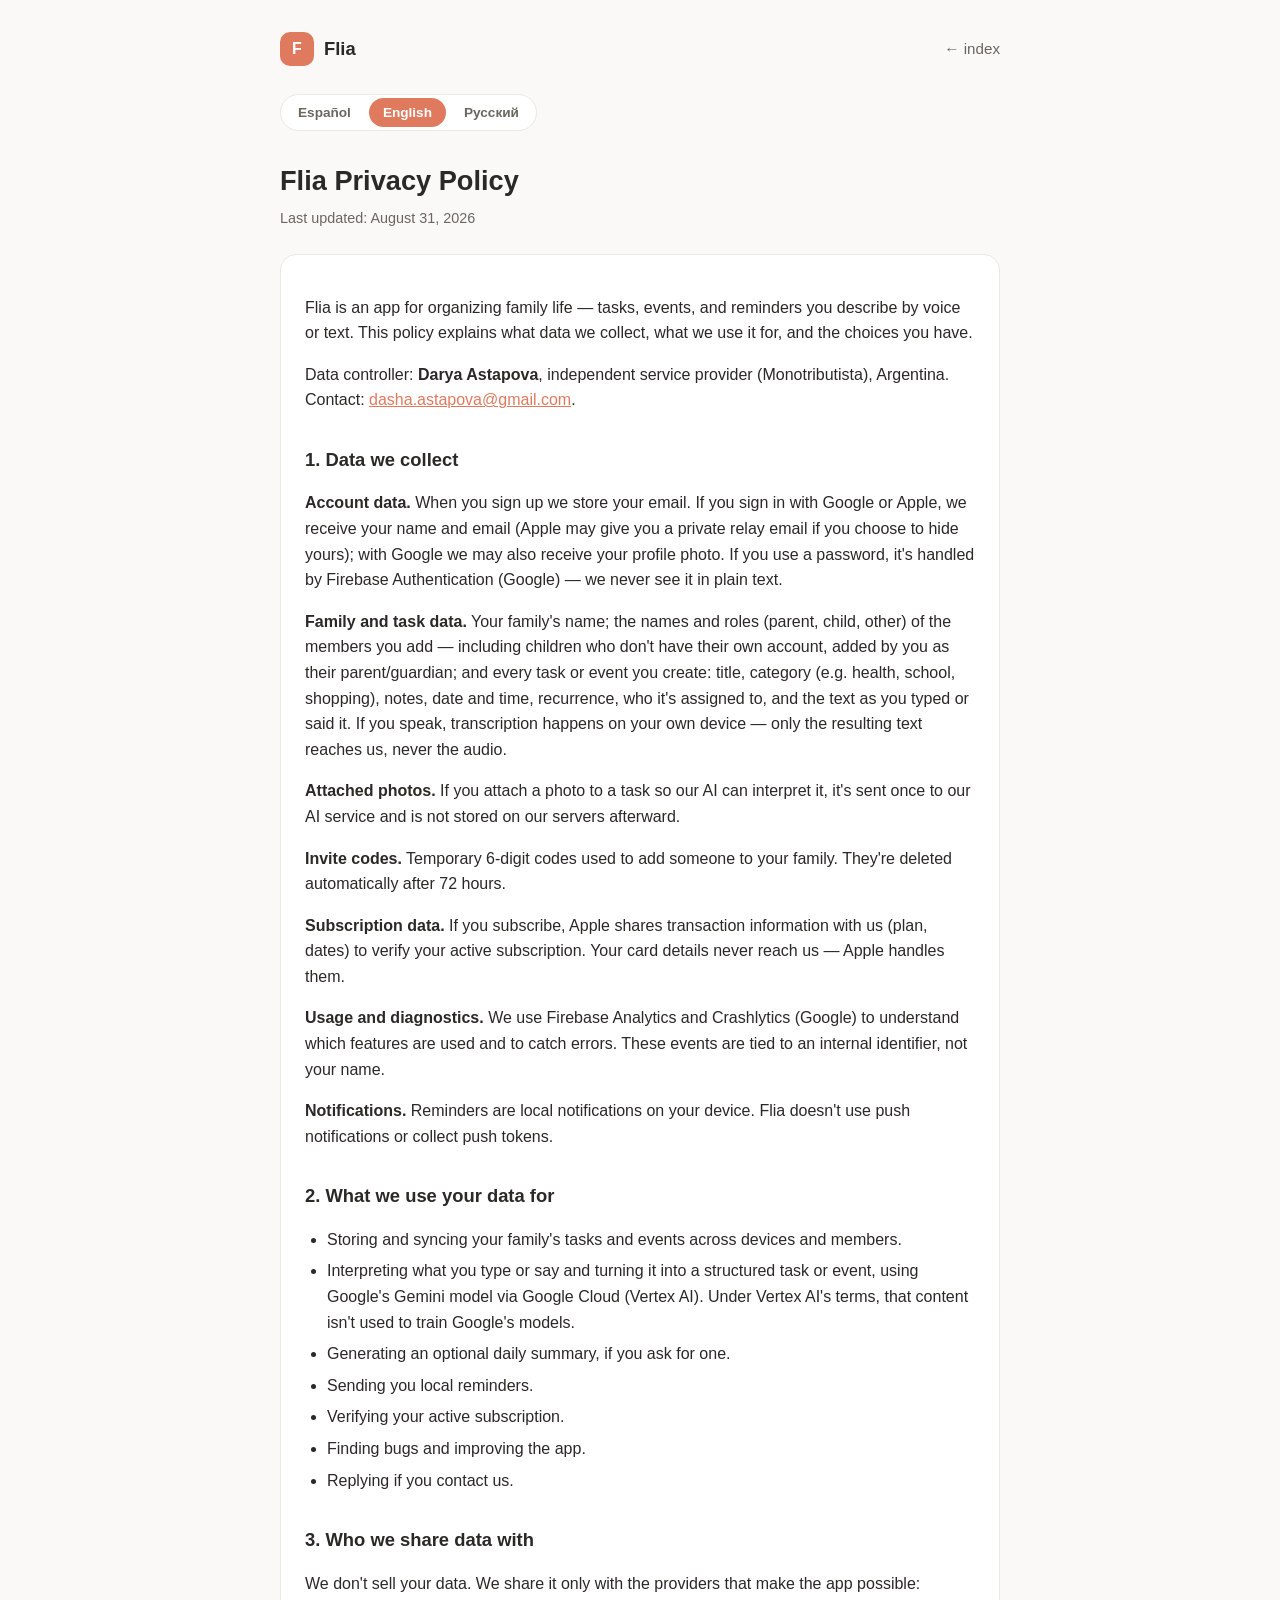
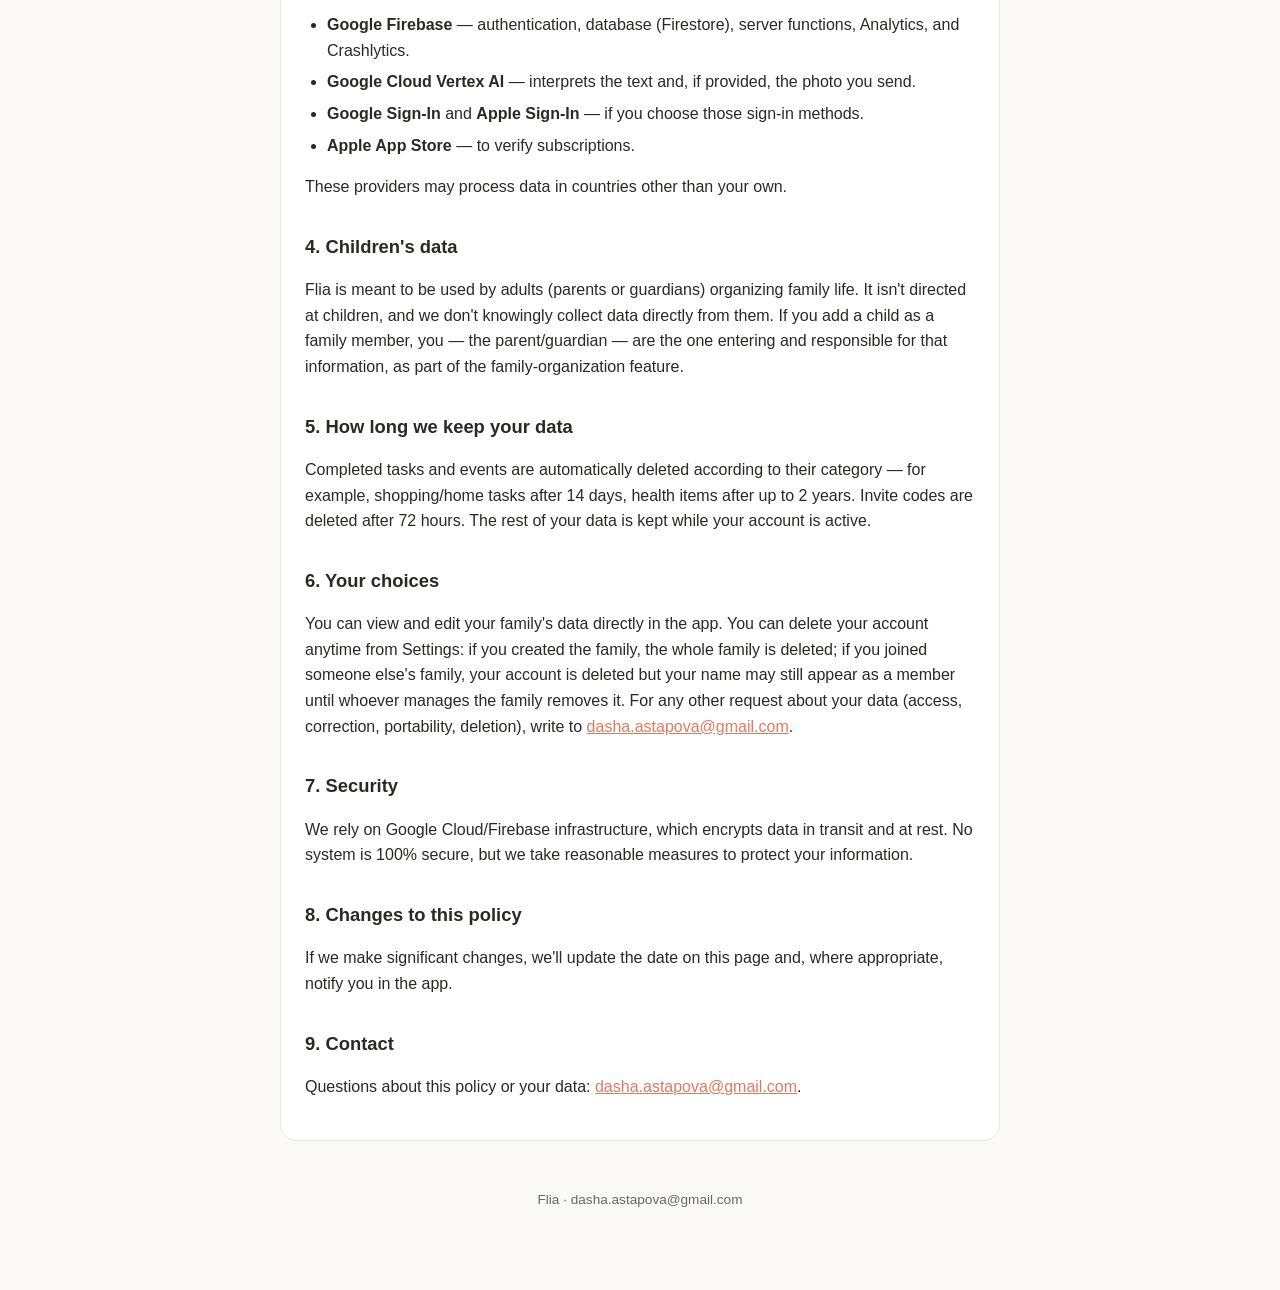
==== privacy.html @ ff2a8afe "Add Flia privacy policy and terms of service pages" ====
<!doctype html>
<html lang="es">
<head>
  <meta charset="utf-8">
  <meta name="viewport" content="width=device-width, initial-scale=1">
  <title>Flia — Privacy Policy</title>
  <link rel="stylesheet" href="style.css">
</head>
<body>
  <header class="page-header">
    <a class="brand" href="./">
      <span class="brand-mark">F</span>
      Flia
    </a>
    <a class="back-link" href="index.html">← index</a>
  </header>

  <main>
    <div class="lang-switch">
      <button data-lang="es">Español</button>
      <button data-lang="en">English</button>
      <button data-lang="ru">Русский</button>
    </div>

    <!-- ================= ESPAÑOL ================= -->
    <div class="lang-block" data-lang="es">
      <h1>Política de Privacidad de Flia</h1>
      <p class="updated">Última actualización: 31 de agosto de 2026</p>

      <div class="card">
        <p>Flia es una app para organizar la vida familiar: tareas, eventos y recordatorios que se describen por voz o texto. Esta política explica qué datos recopilamos, para qué los usamos y qué opciones tenés.</p>

        <p>Responsable de tus datos: <strong>Darya Astapova</strong>, monotributista, Argentina. Contacto: <a href="mailto:dasha.astapova@gmail.com">dasha.astapova@gmail.com</a>.</p>

        <h2>1. Datos que recopilamos</h2>
        <p><strong>Datos de cuenta.</strong> Al registrarte guardamos tu email. Si usás Google o Apple para iniciar sesión, recibimos tu nombre y email (Apple puede darte un email privado de relay si elegís ocultar el tuyo); con Google también podemos recibir tu foto de perfil. La contraseña, si usás ese método, la gestiona Firebase Authentication (Google) — nunca la vemos en texto plano.</p>

        <p><strong>Datos de tu familia y tareas.</strong> El nombre de tu familia; los nombres y roles (padre/madre, hijo/a, otro) de los integrantes que agregás — incluidos niños que no tienen su propia cuenta, agregados por vos como responsable; y cada tarea o evento que creás: título, categoría (por ejemplo salud, escuela, compras), notas, fecha y hora, repetición, a quién está asignado, y el texto tal como lo escribiste o dijiste. Si hablás, la voz se transcribe en tu propio dispositivo — solo el texto resultante nos llega, nunca el audio.</p>

        <p><strong>Fotos adjuntas.</strong> Si adjuntás una foto a una tarea para que la IA la interprete, se envía una sola vez a nuestro servicio de IA y no queda guardada en nuestros servidores.</p>

        <p><strong>Códigos de invitación.</strong> Códigos temporales de 6 dígitos para sumar a alguien a tu familia. Se borran automáticamente a las 72 horas.</p>

        <p><strong>Datos de suscripción.</strong> Si te suscribís, Apple nos comparte información de la transacción (qué plan, fechas) para verificar tu suscripción activa. Los datos de tu tarjeta nunca llegan a nosotros — los gestiona Apple.</p>

        <p><strong>Uso y diagnóstico.</strong> Usamos Firebase Analytics y Crashlytics (de Google) para saber qué funciones se usan y detectar errores. Estos eventos se asocian a un identificador interno, no a tu nombre.</p>

        <p><strong>Notificaciones.</strong> Los recordatorios son notificaciones locales de tu dispositivo. Flia no usa notificaciones push ni recopila tokens para eso.</p>

        <h2>2. Para qué usamos tus datos</h2>
        <ul>
          <li>Guardar y sincronizar las tareas y eventos de tu familia entre dispositivos e integrantes.</li>
          <li>Interpretar lo que escribís o decís y convertirlo en una tarea o evento estructurado, usando el modelo Gemini de Google a través de Google Cloud (Vertex AI). Según los términos de Vertex AI, ese contenido no se usa para entrenar los modelos de Google.</li>
          <li>Generar, si lo pedís, un resumen del día.</li>
          <li>Enviarte recordatorios locales.</li>
          <li>Verificar tu suscripción activa.</li>
          <li>Detectar errores y mejorar la app.</li>
          <li>Responder si nos escribís.</li>
        </ul>

        <h2>3. Con quién compartimos datos</h2>
        <p>No vendemos tus datos. Los compartimos únicamente con los proveedores que hacen posible la app:</p>
        <ul>
          <li><strong>Google Firebase</strong> — autenticación, base de datos (Firestore), funciones del servidor, Analytics y Crashlytics.</li>
          <li><strong>Google Cloud Vertex AI</strong> — interpreta el texto y, si corresponde, la foto que enviás.</li>
          <li><strong>Google Sign-In</strong> y <strong>Apple Sign-In</strong> — si elegís esos métodos de acceso.</li>
          <li><strong>Apple App Store</strong> — para verificar suscripciones.</li>
        </ul>
        <p>Estos proveedores pueden procesar datos en países distintos al tuyo.</p>

        <h2>4. Datos de niños y niñas</h2>
        <p>Flia está pensada para que la usen personas adultas (madres, padres o tutores) organizando la vida familiar. No la dirigimos a niños ni recopilamos datos directamente de ellos. Si agregás a un hijo o hija como integrante de la familia, sos vos quien ingresa y es responsable de esa información, como parte de la función de organización familiar.</p>

        <h2>5. Cuánto tiempo guardamos tus datos</h2>
        <p>Las tareas y eventos completados se borran automáticamente según su categoría — por ejemplo, tareas de compras u hogar a los 14 días, ítems de salud hasta 2 años. Los códigos de invitación se borran a las 72 horas. El resto de tus datos se conserva mientras tu cuenta esté activa.</p>

        <h2>6. Tus opciones</h2>
        <p>Podés ver y editar los datos de tu familia directamente en la app. Podés borrar tu cuenta desde Ajustes en cualquier momento: si sos quien creó la familia, se elimina la familia entera; si sos un integrante que se sumó a una familia de otra persona, se elimina tu cuenta pero tu nombre puede seguir apareciendo como integrante hasta que quien administra la familia te quite. Para cualquier otro pedido sobre tus datos (acceso, corrección, portabilidad, eliminación), escribinos a <a href="mailto:dasha.astapova@gmail.com">dasha.astapova@gmail.com</a>.</p>

        <h2>7. Seguridad</h2>
        <p>Usamos la infraestructura de Google Cloud/Firebase, que cifra los datos en tránsito y en reposo. Ningún sistema es 100% seguro, pero tomamos medidas razonables para proteger tu información.</p>

        <h2>8. Cambios a esta política</h2>
        <p>Si hacemos cambios importantes, actualizaremos la fecha de esta página y, cuando corresponda, te avisaremos dentro de la app.</p>

        <h2>9. Contacto</h2>
        <p>Cualquier duda sobre esta política o tus datos: <a href="mailto:dasha.astapova@gmail.com">dasha.astapova@gmail.com</a>.</p>
      </div>
    </div>

    <!-- ================= ENGLISH ================= -->
    <div class="lang-block" data-lang="en">
      <h1>Flia Privacy Policy</h1>
      <p class="updated">Last updated: August 31, 2026</p>

      <div class="card">
        <p>Flia is an app for organizing family life — tasks, events, and reminders you describe by voice or text. This policy explains what data we collect, what we use it for, and the choices you have.</p>

        <p>Data controller: <strong>Darya Astapova</strong>, independent service provider (Monotributista), Argentina. Contact: <a href="mailto:dasha.astapova@gmail.com">dasha.astapova@gmail.com</a>.</p>

        <h2>1. Data we collect</h2>
        <p><strong>Account data.</strong> When you sign up we store your email. If you sign in with Google or Apple, we receive your name and email (Apple may give you a private relay email if you choose to hide yours); with Google we may also receive your profile photo. If you use a password, it's handled by Firebase Authentication (Google) — we never see it in plain text.</p>

        <p><strong>Family and task data.</strong> Your family's name; the names and roles (parent, child, other) of the members you add — including children who don't have their own account, added by you as their parent/guardian; and every task or event you create: title, category (e.g. health, school, shopping), notes, date and time, recurrence, who it's assigned to, and the text as you typed or said it. If you speak, transcription happens on your own device — only the resulting text reaches us, never the audio.</p>

        <p><strong>Attached photos.</strong> If you attach a photo to a task so our AI can interpret it, it's sent once to our AI service and is not stored on our servers afterward.</p>

        <p><strong>Invite codes.</strong> Temporary 6-digit codes used to add someone to your family. They're deleted automatically after 72 hours.</p>

        <p><strong>Subscription data.</strong> If you subscribe, Apple shares transaction information with us (plan, dates) to verify your active subscription. Your card details never reach us — Apple handles them.</p>

        <p><strong>Usage and diagnostics.</strong> We use Firebase Analytics and Crashlytics (Google) to understand which features are used and to catch errors. These events are tied to an internal identifier, not your name.</p>

        <p><strong>Notifications.</strong> Reminders are local notifications on your device. Flia doesn't use push notifications or collect push tokens.</p>

        <h2>2. What we use your data for</h2>
        <ul>
          <li>Storing and syncing your family's tasks and events across devices and members.</li>
          <li>Interpreting what you type or say and turning it into a structured task or event, using Google's Gemini model via Google Cloud (Vertex AI). Under Vertex AI's terms, that content isn't used to train Google's models.</li>
          <li>Generating an optional daily summary, if you ask for one.</li>
          <li>Sending you local reminders.</li>
          <li>Verifying your active subscription.</li>
          <li>Finding bugs and improving the app.</li>
          <li>Replying if you contact us.</li>
        </ul>

        <h2>3. Who we share data with</h2>
        <p>We don't sell your data. We share it only with the providers that make the app possible:</p>
        <ul>
          <li><strong>Google Firebase</strong> — authentication, database (Firestore), server functions, Analytics, and Crashlytics.</li>
          <li><strong>Google Cloud Vertex AI</strong> — interprets the text and, if provided, the photo you send.</li>
          <li><strong>Google Sign-In</strong> and <strong>Apple Sign-In</strong> — if you choose those sign-in methods.</li>
          <li><strong>Apple App Store</strong> — to verify subscriptions.</li>
        </ul>
        <p>These providers may process data in countries other than your own.</p>

        <h2>4. Children's data</h2>
        <p>Flia is meant to be used by adults (parents or guardians) organizing family life. It isn't directed at children, and we don't knowingly collect data directly from them. If you add a child as a family member, you — the parent/guardian — are the one entering and responsible for that information, as part of the family-organization feature.</p>

        <h2>5. How long we keep your data</h2>
        <p>Completed tasks and events are automatically deleted according to their category — for example, shopping/home tasks after 14 days, health items after up to 2 years. Invite codes are deleted after 72 hours. The rest of your data is kept while your account is active.</p>

        <h2>6. Your choices</h2>
        <p>You can view and edit your family's data directly in the app. You can delete your account anytime from Settings: if you created the family, the whole family is deleted; if you joined someone else's family, your account is deleted but your name may still appear as a member until whoever manages the family removes it. For any other request about your data (access, correction, portability, deletion), write to <a href="mailto:dasha.astapova@gmail.com">dasha.astapova@gmail.com</a>.</p>

        <h2>7. Security</h2>
        <p>We rely on Google Cloud/Firebase infrastructure, which encrypts data in transit and at rest. No system is 100% secure, but we take reasonable measures to protect your information.</p>

        <h2>8. Changes to this policy</h2>
        <p>If we make significant changes, we'll update the date on this page and, where appropriate, notify you in the app.</p>

        <h2>9. Contact</h2>
        <p>Questions about this policy or your data: <a href="mailto:dasha.astapova@gmail.com">dasha.astapova@gmail.com</a>.</p>
      </div>
    </div>

    <!-- ================= РУССКИЙ ================= -->
    <div class="lang-block" data-lang="ru">
      <h1>Политика конфиденциальности Flia</h1>
      <p class="updated">Обновлено: 31 августа 2026</p>

      <div class="card">
        <p>Flia — приложение для организации семейной жизни: задачи, события и напоминания, которые вы описываете голосом или текстом. Здесь объясняется, какие данные мы собираем, зачем и какой у вас есть выбор.</p>

        <p>Оператор данных: <strong>Дарья Астапова</strong>, самозанятая (Monotributista), Аргентина. Контакт: <a href="mailto:dasha.astapova@gmail.com">dasha.astapova@gmail.com</a>.</p>

        <h2>1. Какие данные мы собираем</h2>
        <p><strong>Данные аккаунта.</strong> При регистрации мы сохраняем ваш email. Если вы входите через Google или Apple, мы получаем имя и email (Apple может дать вам приватный relay-адрес, если вы скрываете свой); через Google мы также можем получить фото профиля. Пароль, если вы используете этот способ, обрабатывает Firebase Authentication (Google) — мы никогда не видим его в открытом виде.</p>

        <p><strong>Данные семьи и задач.</strong> Название вашей семьи; имена и роли (родитель, ребёнок, другое) добавленных вами участников — включая детей без собственного аккаунта, добавленных вами как родителем/опекуном; и каждую задачу или событие, которые вы создаёте: заголовок, категория (например, здоровье, школа, покупки), заметки, дата и время, повторение, на кого назначено, и текст в том виде, в каком вы его напечатали или произнесли. При голосовом вводе распознавание происходит прямо на вашем устройстве — к нам попадает только итоговый текст, а не сама запись голоса.</p>

        <p><strong>Прикреплённые фото.</strong> Если вы прикрепляете фото к задаче, чтобы ИИ его распознал, оно один раз отправляется в наш сервис ИИ и после этого не хранится на наших серверах.</p>

        <p><strong>Коды приглашения.</strong> Временные 6-значные коды для добавления кого-то в вашу семью. Автоматически удаляются через 72 часа.</p>

        <p><strong>Данные подписки.</strong> Если вы оформляете подписку, Apple передаёт нам информацию о транзакции (тариф, даты) для проверки активной подписки. Данные вашей карты к нам никогда не попадают — их обрабатывает Apple.</p>

        <p><strong>Использование и диагностика.</strong> Мы используем Firebase Analytics и Crashlytics (Google), чтобы понимать, какие функции используются, и находить ошибки. Эти события привязаны к внутреннему идентификатору, а не к вашему имени.</p>

        <p><strong>Уведомления.</strong> Напоминания — это локальные уведомления на вашем устройстве. Flia не использует push-уведомления и не собирает push-токены.</p>

        <h2>2. Для чего мы используем данные</h2>
        <ul>
          <li>Хранение и синхронизация задач и событий вашей семьи между устройствами и участниками.</li>
          <li>Распознавание того, что вы напечатали или сказали, и превращение этого в структурированную задачу или событие с помощью модели Gemini от Google через Google Cloud (Vertex AI). По условиям Vertex AI, этот контент не используется для обучения моделей Google.</li>
          <li>Формирование, по запросу, краткой сводки на день.</li>
          <li>Отправка локальных напоминаний.</li>
          <li>Проверка активной подписки.</li>
          <li>Поиск ошибок и улучшение приложения.</li>
          <li>Ответ на ваши обращения.</li>
        </ul>

        <h2>3. С кем мы делимся данными</h2>
        <p>Мы не продаём ваши данные. Делимся ими только с провайдерами, которые обеспечивают работу приложения:</p>
        <ul>
          <li><strong>Google Firebase</strong> — аутентификация, база данных (Firestore), серверные функции, Analytics и Crashlytics.</li>
          <li><strong>Google Cloud Vertex AI</strong> — распознаёт текст и, если есть, отправленное фото.</li>
          <li><strong>Google Sign-In</strong> и <strong>Apple Sign-In</strong> — если вы выбрали эти способы входа.</li>
          <li><strong>Apple App Store</strong> — для проверки подписок.</li>
        </ul>
        <p>Эти провайдеры могут обрабатывать данные в странах, отличных от вашей.</p>

        <h2>4. Данные детей</h2>
        <p>Flia предназначена для взрослых (родителей или опекунов), организующих жизнь семьи. Приложение не адресовано детям, и мы сознательно не собираем данные напрямую от них. Если вы добавляете ребёнка как участника семьи, именно вы как родитель/опекун вносите эту информацию и несёте за неё ответственность в рамках функции организации семьи.</p>

        <h2>5. Сколько мы храним данные</h2>
        <p>Выполненные задачи и события удаляются автоматически в зависимости от категории — например, задачи по покупкам/дому через 14 дней, данные о здоровье — до 2 лет. Коды приглашения удаляются через 72 часа. Остальные данные хранятся, пока ваш аккаунт активен.</p>

        <h2>6. Ваш выбор</h2>
        <p>Вы можете просматривать и редактировать данные своей семьи прямо в приложении. Вы можете удалить аккаунт в любой момент в Настройках: если вы создали семью, удаляется вся семья; если вы присоединились к чужой семье, ваш аккаунт удаляется, но ваше имя может оставаться в списке участников, пока администратор семьи вас не уберёт. По любым другим запросам о ваших данных (доступ, исправление, перенос, удаление) пишите на <a href="mailto:dasha.astapova@gmail.com">dasha.astapova@gmail.com</a>.</p>

        <h2>7. Безопасность</h2>
        <p>Мы используем инфраструктуру Google Cloud/Firebase, которая шифрует данные при передаче и хранении. Ни одна система не защищена на 100%, но мы принимаем разумные меры для защиты вашей информации.</p>

        <h2>8. Изменения политики</h2>
        <p>При существенных изменениях мы обновим дату на этой странице и, если это уместно, уведомим вас в приложении.</p>

        <h2>9. Контакты</h2>
        <p>Вопросы об этой политике или ваших данных: <a href="mailto:dasha.astapova@gmail.com">dasha.astapova@gmail.com</a>.</p>
      </div>
    </div>
  </main>

  <footer>Flia · dasha.astapova@gmail.com</footer>

  <script src="lang.js"></script>
</body>
</html>
---- style.css ----
:root {
  --bg: #faf9f7;
  --card: #ffffff;
  --text: #2b2926;
  --text-muted: #6b6660;
  --accent: #e07a5f;
  --accent-soft: #fde8e0;
  --border: #ece8e3;
  --max-width: 720px;
}

* { box-sizing: border-box; }

html, body {
  margin: 0;
  padding: 0;
  background: var(--bg);
  color: var(--text);
  font-family: -apple-system, BlinkMacSystemFont, "Segoe UI", Roboto, Helvetica, Arial, sans-serif;
  line-height: 1.6;
}

body {
  padding: 32px 20px 80px;
}

main {
  max-width: var(--max-width);
  margin: 0 auto;
}

header.page-header {
  max-width: var(--max-width);
  margin: 0 auto 28px;
  display: flex;
  align-items: center;
  justify-content: space-between;
  gap: 16px;
}

.brand {
  display: flex;
  align-items: center;
  gap: 10px;
  text-decoration: none;
  color: var(--text);
  font-weight: 700;
  font-size: 1.15rem;
}

.brand-mark {
  width: 34px;
  height: 34px;
  border-radius: 10px;
  background: var(--accent);
  color: white;
  display: flex;
  align-items: center;
  justify-content: center;
  font-weight: 800;
  font-size: 1rem;
}

.back-link {
  color: var(--text-muted);
  text-decoration: none;
  font-size: 0.95rem;
}
.back-link:hover { color: var(--accent); }

h1 {
  font-size: 1.7rem;
  margin: 0 0 4px;
}

h2 {
  font-size: 1.15rem;
  margin: 32px 0 8px;
}

p, li {
  color: var(--text);
}

.updated {
  color: var(--text-muted);
  font-size: 0.9rem;
  margin: 0 0 24px;
}

.lang-switch {
  display: inline-flex;
  gap: 4px;
  background: var(--card);
  border: 1px solid var(--border);
  border-radius: 999px;
  padding: 3px;
  margin-bottom: 28px;
}

.lang-switch button {
  border: none;
  background: transparent;
  color: var(--text-muted);
  font-size: 0.85rem;
  font-weight: 600;
  padding: 7px 14px;
  border-radius: 999px;
  cursor: pointer;
  font-family: inherit;
}

.lang-switch button.active {
  background: var(--accent);
  color: white;
}

.lang-block { display: none; }
.lang-block.active { display: block; }

.card {
  background: var(--card);
  border: 1px solid var(--border);
  border-radius: 16px;
  padding: 24px;
}

a { color: var(--accent); }

ul { padding-left: 22px; }
li { margin-bottom: 6px; }

.doc-links {
  display: flex;
  flex-direction: column;
  gap: 12px;
  margin-top: 24px;
}

.doc-link {
  display: block;
  background: var(--card);
  border: 1px solid var(--border);
  border-radius: 14px;
  padding: 18px 20px;
  text-decoration: none;
  color: var(--text);
  font-weight: 600;
}

.doc-link span {
  display: block;
  font-weight: 400;
  color: var(--text-muted);
  font-size: 0.9rem;
  margin-top: 4px;
}

.doc-link:hover { border-color: var(--accent); }

footer {
  max-width: var(--max-width);
  margin: 48px auto 0;
  color: var(--text-muted);
  font-size: 0.85rem;
  text-align: center;
}

.pill {
  display: inline-block;
  background: var(--accent-soft);
  color: var(--accent);
  border-radius: 999px;
  padding: 2px 10px;
  font-size: 0.78rem;
  font-weight: 700;
  margin-bottom: 12px;
}
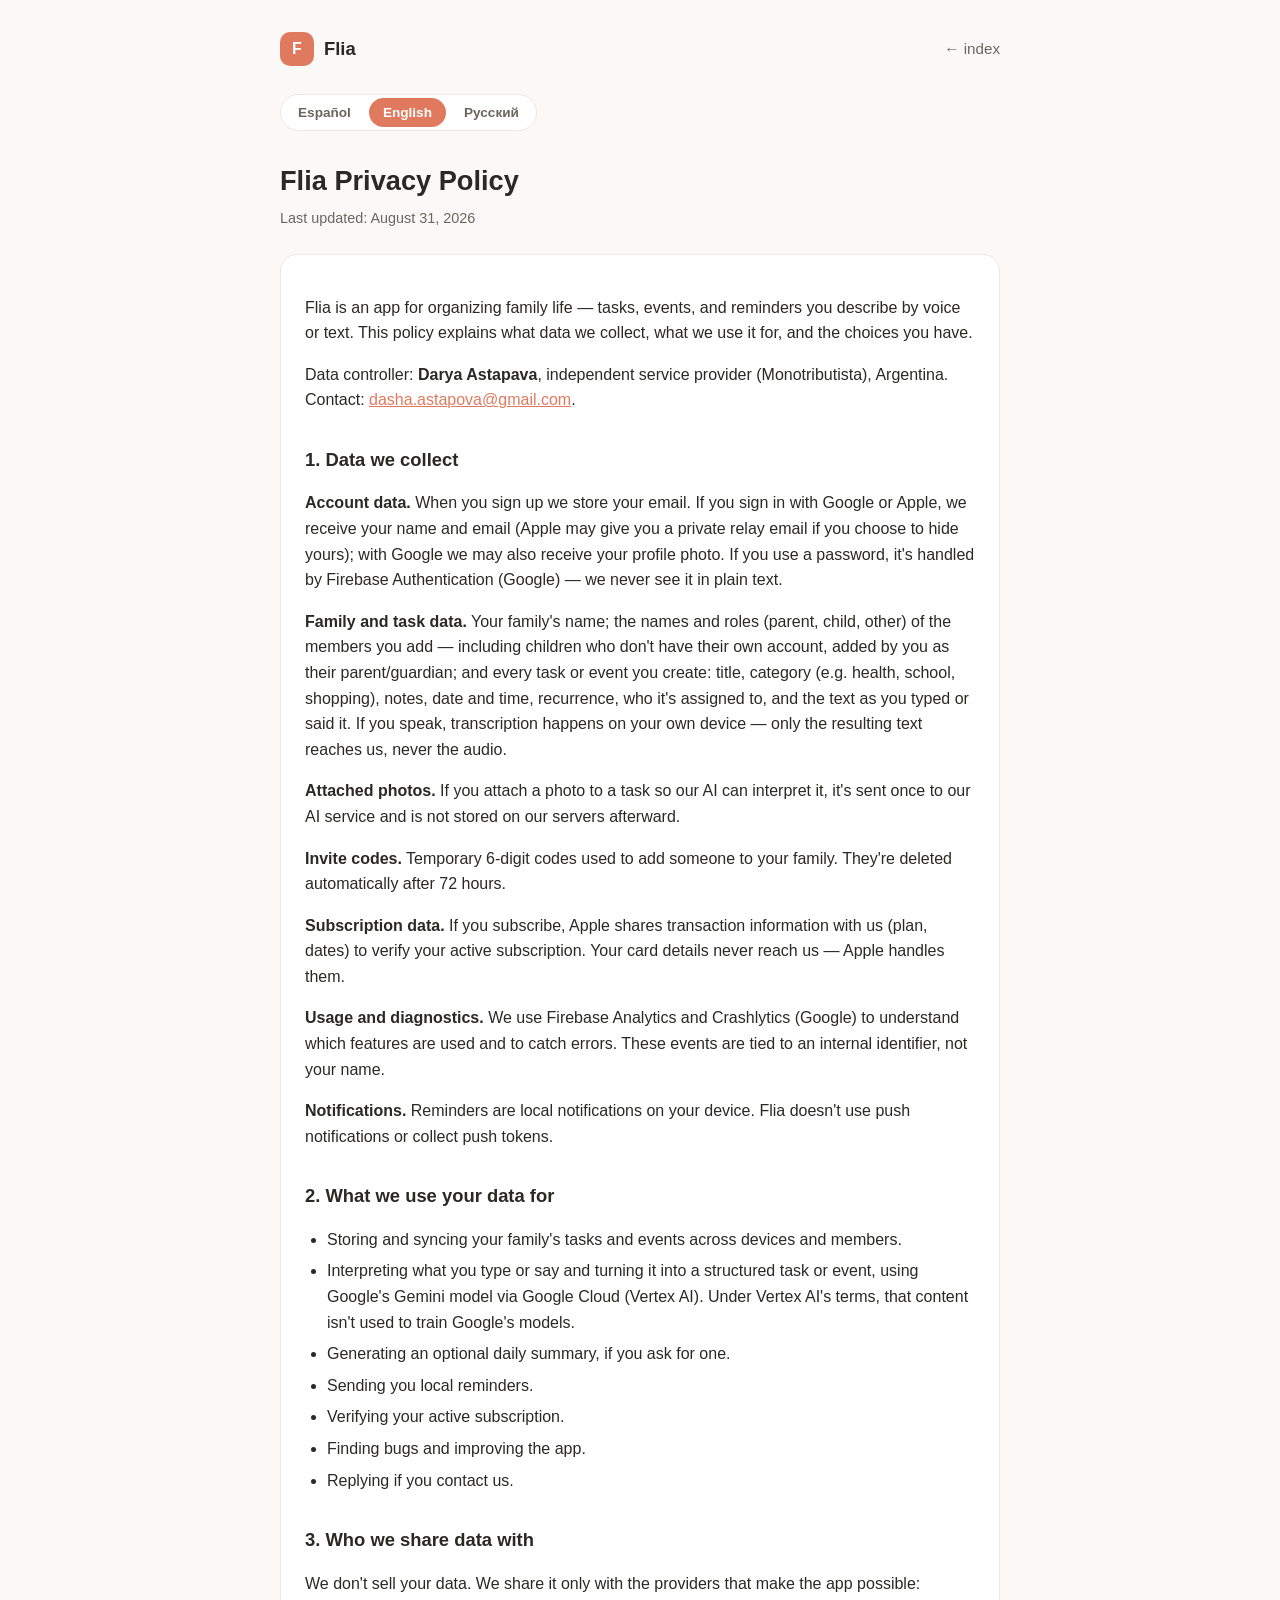
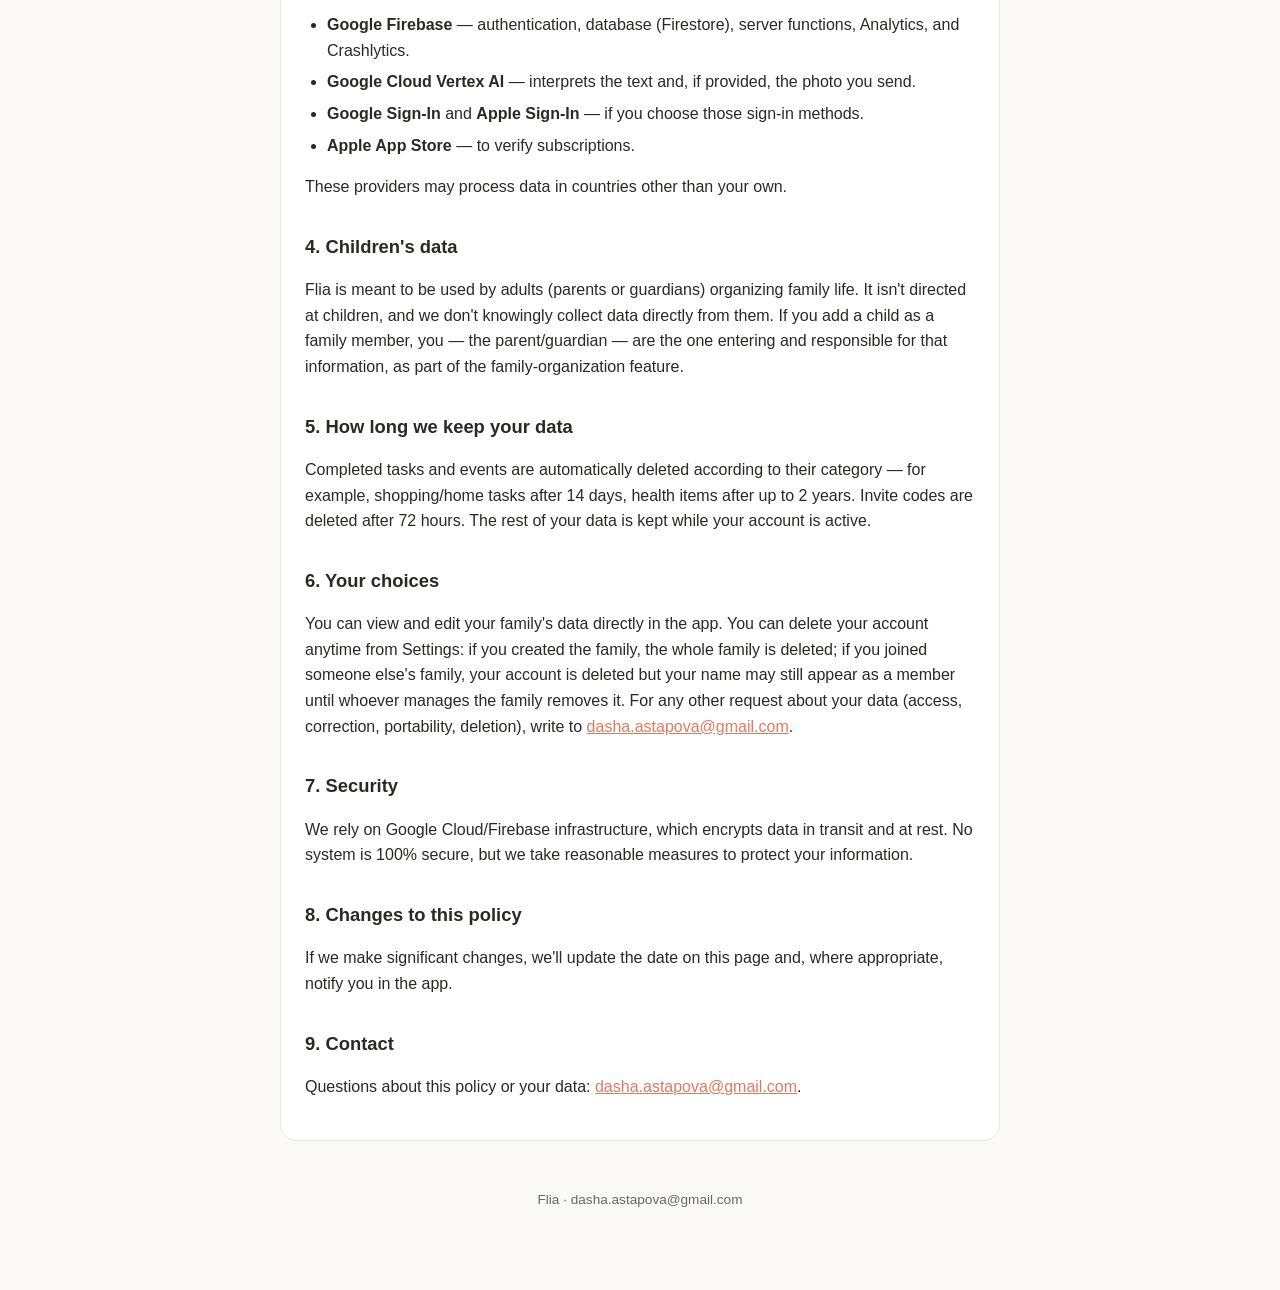
==== commit aad948fa: "Fix surname spelling: Astapava" ====
--- a/privacy.html
+++ b/privacy.html
@@ -30,7 +30,7 @@
       <div class="card">
         <p>Flia es una app para organizar la vida familiar: tareas, eventos y recordatorios que se describen por voz o texto. Esta política explica qué datos recopilamos, para qué los usamos y qué opciones tenés.</p>
 
-        <p>Responsable de tus datos: <strong>Darya Astapova</strong>, monotributista, Argentina. Contacto: <a href="mailto:dasha.astapova@gmail.com">dasha.astapova@gmail.com</a>.</p>
+        <p>Responsable de tus datos: <strong>Darya Astapava</strong>, monotributista, Argentina. Contacto: <a href="mailto:dasha.astapova@gmail.com">dasha.astapova@gmail.com</a>.</p>
 
         <h2>1. Datos que recopilamos</h2>
         <p><strong>Datos de cuenta.</strong> Al registrarte guardamos tu email. Si usás Google o Apple para iniciar sesión, recibimos tu nombre y email (Apple puede darte un email privado de relay si elegís ocultar el tuyo); con Google también podemos recibir tu foto de perfil. La contraseña, si usás ese método, la gestiona Firebase Authentication (Google) — nunca la vemos en texto plano.</p>
@@ -96,7 +96,7 @@
       <div class="card">
         <p>Flia is an app for organizing family life — tasks, events, and reminders you describe by voice or text. This policy explains what data we collect, what we use it for, and the choices you have.</p>
 
-        <p>Data controller: <strong>Darya Astapova</strong>, independent service provider (Monotributista), Argentina. Contact: <a href="mailto:dasha.astapova@gmail.com">dasha.astapova@gmail.com</a>.</p>
+        <p>Data controller: <strong>Darya Astapava</strong>, independent service provider (Monotributista), Argentina. Contact: <a href="mailto:dasha.astapova@gmail.com">dasha.astapova@gmail.com</a>.</p>
 
         <h2>1. Data we collect</h2>
         <p><strong>Account data.</strong> When you sign up we store your email. If you sign in with Google or Apple, we receive your name and email (Apple may give you a private relay email if you choose to hide yours); with Google we may also receive your profile photo. If you use a password, it's handled by Firebase Authentication (Google) — we never see it in plain text.</p>
@@ -162,7 +162,7 @@
       <div class="card">
         <p>Flia — приложение для организации семейной жизни: задачи, события и напоминания, которые вы описываете голосом или текстом. Здесь объясняется, какие данные мы собираем, зачем и какой у вас есть выбор.</p>
 
-        <p>Оператор данных: <strong>Дарья Астапова</strong>, самозанятая (Monotributista), Аргентина. Контакт: <a href="mailto:dasha.astapova@gmail.com">dasha.astapova@gmail.com</a>.</p>
+        <p>Оператор данных: <strong>Дарья Астапава</strong>, самозанятая (Monotributista), Аргентина. Контакт: <a href="mailto:dasha.astapova@gmail.com">dasha.astapova@gmail.com</a>.</p>
 
         <h2>1. Какие данные мы собираем</h2>
         <p><strong>Данные аккаунта.</strong> При регистрации мы сохраняем ваш email. Если вы входите через Google или Apple, мы получаем имя и email (Apple может дать вам приватный relay-адрес, если вы скрываете свой); через Google мы также можем получить фото профиля. Пароль, если вы используете этот способ, обрабатывает Firebase Authentication (Google) — мы никогда не видим его в открытом виде.</p>
